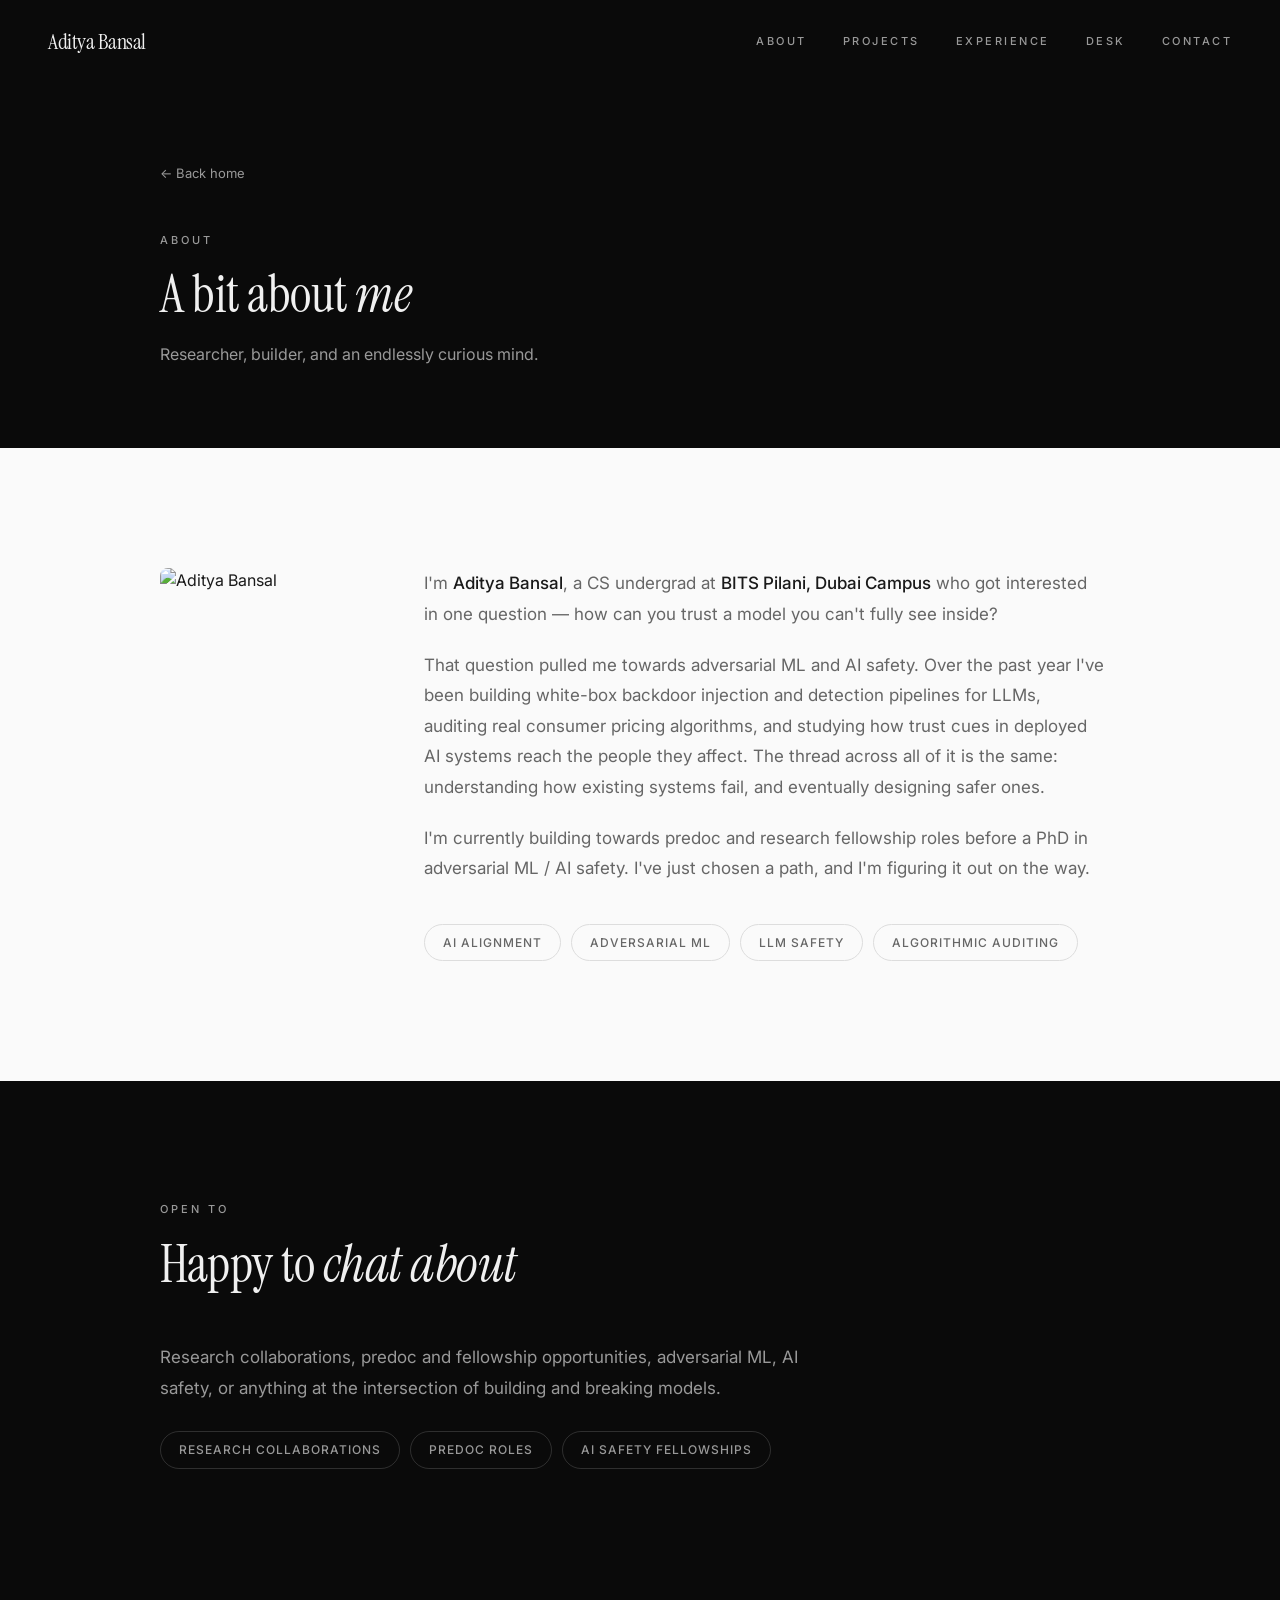
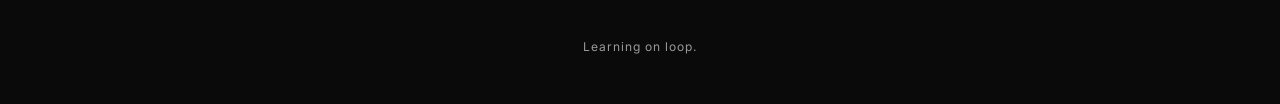
==== about.html @ 48c001bb "Update experience and projects from latest resume Experience: add AI Intern role, refresh BITS resea" ====
<!DOCTYPE html>
<html lang="en">
<head>
    <meta charset="UTF-8">
    <meta name="viewport" content="width=device-width, initial-scale=1.0">
    <title>About — Aditya Bansal</title>
    <link rel="preconnect" href="https://fonts.googleapis.com">
    <link rel="preconnect" href="https://fonts.gstatic.com" crossorigin>
    <link href="https://fonts.googleapis.com/css2?family=Instrument+Serif:ital@0;1&family=Inter:wght@300;400;500;600&display=swap" rel="stylesheet">
    <link rel="stylesheet" href="https://cdnjs.cloudflare.com/ajax/libs/font-awesome/6.4.0/css/all.min.css">
    <link rel="stylesheet" href="style.css">
</head>
<body>

    <nav>
        <a href="index.html" class="nav-name">Aditya Bansal</a>
        <div class="nav-links">
            <a href="about.html">About</a>
            <a href="projects.html">Projects</a>
            <a href="experience.html">Experience</a>
            <a href="desk.html">Desk</a>
            <a href="contact.html">Contact</a>
        </div>
    </nav>

    <div class="page-header">
        <div class="section-inner">
            <a href="index.html" class="back-link">&larr; Back home</a>
            <div class="section-label">About</div>
            <h1 class="section-title">A bit about <em>me</em></h1>
            <p class="page-intro">Researcher, builder, and an endlessly curious mind.</p>
        </div>
    </div>

    <section class="section-light">
        <div class="section-inner">
            <div class="about-grid">
                <div class="about-photo-col">
                    <img src="profile.jpg" alt="Aditya Bansal" class="profile-photo">
                </div>
                <div class="about-text-col">
                    <p class="about-text">
                        I'm <strong>Aditya Bansal</strong>, a CS undergrad at <strong>BITS Pilani, Dubai Campus</strong>
                        who got interested in one question &mdash; how can you trust a model you can't fully see inside?
                    </p>
                    <p class="about-text" style="margin-top: 20px;">
                        That question pulled me towards adversarial ML and AI safety. Over the past year I've been
                        building white-box backdoor injection and detection pipelines for LLMs, auditing real consumer
                        pricing algorithms, and studying how trust cues in deployed AI systems reach the people they affect. The thread across all of it is the same:
                        understanding how existing systems fail, and eventually designing safer ones.
                    </p>
                    <p class="about-text" style="margin-top: 20px;">
                        I'm currently building towards predoc and research fellowship roles before a PhD in
                        adversarial ML / AI safety. I've just chosen a path, and I'm figuring it out on the way.
                    </p>
                    <div class="interests" style="margin-top: 40px;">
                        <span class="interest-tag">AI Alignment</span>
                        <span class="interest-tag">Adversarial ML</span>
                        <span class="interest-tag">LLM Safety</span>
                        <span class="interest-tag">Algorithmic Auditing</span>
                    </div>
                </div>
            </div>
        </div>
    </section>

    <section class="section-dark">
        <div class="section-inner">
            <div class="section-label">Open to</div>
            <h2 class="section-title">Happy to <em>chat about</em></h2>
            <p class="about-text" style="color: var(--text-muted);">
                Research collaborations, predoc and fellowship opportunities, adversarial ML, AI safety, or anything at the intersection of building and breaking models.
            </p>
            <div class="interests" style="margin-top: 28px;">
                <span class="interest-tag" style="border-color: rgba(255,255,255,0.15); color: var(--text-muted);">Research Collaborations</span>
                <span class="interest-tag" style="border-color: rgba(255,255,255,0.15); color: var(--text-muted);">Predoc Roles</span>
                <span class="interest-tag" style="border-color: rgba(255,255,255,0.15); color: var(--text-muted);">AI Safety Fellowships</span>
            </div>
        </div>
    </section>

    <footer>Learning on loop.</footer>

    <script>
        const nav = document.querySelector('nav');
        window.addEventListener('scroll', () => {
            nav.classList.toggle('scrolled', window.scrollY > 60);
        });
    </script>

</body>
</html>
---- style.css ----
*, *::before, *::after {
    margin: 0;
    padding: 0;
    box-sizing: border-box;
}

:root {
    --bg-dark: #0a0a0a;
    --bg-light: #fafafa;
    --text-white: #f0f0f0;
    --text-muted: #999;
    --text-dark: #1a1a1a;
    --text-dark-muted: #666;
    --serif: 'Instrument Serif', serif;
    --sans: 'Inter', sans-serif;
}

html { scroll-behavior: smooth; }

body {
    font-family: var(--sans);
    background: var(--bg-dark);
    color: var(--text-white);
    font-size: 16px;
    line-height: 1.6;
    -webkit-font-smoothing: antialiased;
}

/* ===== NAV ===== */
nav {
    position: fixed;
    top: 0;
    width: 100%;
    z-index: 100;
    padding: 24px 48px;
    display: flex;
    justify-content: space-between;
    align-items: center;
    transition: background 0.3s;
}

nav.scrolled {
    background: rgba(10, 10, 10, 0.92);
    backdrop-filter: blur(12px);
}

.nav-name {
    font-family: var(--serif);
    font-size: 22px;
    color: var(--text-white);
    text-decoration: none;
    letter-spacing: -0.5px;
}

.nav-links {
    display: flex;
    gap: 36px;
}

.nav-links a {
    font-family: var(--sans);
    font-size: 11px;
    font-weight: 500;
    letter-spacing: 2.5px;
    text-transform: uppercase;
    color: var(--text-muted);
    text-decoration: none;
    transition: color 0.3s;
}

.nav-links a:hover { color: var(--text-white); }

/* ===== HERO ===== */
.hero {
    position: relative;
    min-height: 100vh;
    display: flex;
    flex-direction: column;
    justify-content: center;
    align-items: center;
    text-align: center;
    padding: 0 24px;
    overflow: hidden;
}

.hero-bg {
    position: absolute;
    inset: 0;
    z-index: 0;
    background: url('hero-bg.jpg') center center / cover no-repeat;
    opacity: 0.4;
}

.hero-bg::after {
    content: '';
    position: absolute;
    inset: 0;
    background: linear-gradient(to bottom, rgba(10,10,10,0.3) 0%, rgba(10,10,10,0.8) 100%);
}

/* Section transition overlays */
.section-fade-in {
    position: relative;
}

.section-fade-in::before {
    content: '';
    position: absolute;
    top: 0;
    left: 0;
    right: 0;
    height: 100px;
    background: linear-gradient(to bottom, rgba(10,10,10,0.5), transparent);
    pointer-events: none;
    z-index: 1;
}

.section-light.section-fade-in::before {
    background: linear-gradient(to bottom, rgba(250,250,250,0.7), transparent);
}

.section-dark.section-fade-in::after {
    content: '';
    position: absolute;
    bottom: 0;
    left: 0;
    right: 0;
    height: 80px;
    background: linear-gradient(to top, rgba(10,10,10,0.3), transparent);
    pointer-events: none;
    z-index: 1;
}

.section-light.section-fade-in::after {
    content: '';
    position: absolute;
    bottom: 0;
    left: 0;
    right: 0;
    height: 80px;
    background: linear-gradient(to top, rgba(250,250,250,0.4), transparent);
    pointer-events: none;
    z-index: 1;
}

.hero-content {
    position: relative;
    z-index: 1;
    animation: heroFadeIn 1.2s cubic-bezier(0.25, 0.46, 0.45, 0.94) both;
}

@keyframes heroFadeIn {
    from { opacity: 0; transform: translateY(40px); }
    to { opacity: 1; transform: translateY(0); }
}

.hero-label {
    animation: heroFadeIn 0.8s cubic-bezier(0.25, 0.46, 0.45, 0.94) 0.2s both;
}

/* Hero word-by-word reveal */
.hero-reveal .word {
    display: inline-block;
    opacity: 0;
    transform: translateY(18px);
    animation: wordReveal 0.5s cubic-bezier(0.25, 0.46, 0.45, 0.94) both;
}

@keyframes wordReveal {
    to { opacity: 1; transform: translateY(0); }
}

.hero-sub {
    animation: heroFadeIn 0.8s cubic-bezier(0.25, 0.46, 0.45, 0.94) 1.5s both;
}

.scroll-indicator {
    animation: heroFadeIn 0.6s ease 2s both, float 2s ease-in-out 2.6s infinite;
}

.hero-label {
    font-size: 11px;
    font-weight: 500;
    letter-spacing: 3px;
    text-transform: uppercase;
    color: var(--text-muted);
    margin-bottom: 32px;
}

.hero h1 {
    font-family: var(--serif);
    font-size: clamp(42px, 7vw, 80px);
    font-weight: 400;
    line-height: 1.1;
    letter-spacing: -1px;
    max-width: 800px;
    margin-bottom: 28px;
}

.hero h1 em { font-style: italic; }

.hero-sub {
    font-size: 15px;
    color: var(--text-muted);
    max-width: 480px;
    line-height: 1.7;
    margin: 0 auto;
}

.scroll-indicator {
    position: absolute;
    bottom: 40px;
    font-size: 11px;
    letter-spacing: 2px;
    text-transform: uppercase;
    color: var(--text-muted);
}

@keyframes float {
    0%, 100% { transform: translateY(0); }
    50% { transform: translateY(6px); }
}

/* ===== SECTIONS ===== */
.section-light {
    background: var(--bg-light);
    color: var(--text-dark);
    padding: 120px 48px;
}

.section-dark {
    background: var(--bg-dark);
    color: var(--text-white);
    padding: 120px 48px;
}

.section-inner {
    max-width: 960px;
    margin: 0 auto;
}

.section-label {
    font-size: 11px;
    font-weight: 500;
    letter-spacing: 3px;
    text-transform: uppercase;
    color: var(--text-dark-muted);
    margin-bottom: 16px;
}

.section-dark .section-label {
    color: var(--text-muted);
}

.section-title {
    font-family: var(--serif);
    font-size: clamp(32px, 5vw, 52px);
    font-weight: 400;
    line-height: 1.15;
    letter-spacing: -0.5px;
    margin-bottom: 48px;
}

.section-title em { font-style: italic; }

.section-header-row {
    display: flex;
    justify-content: space-between;
    align-items: flex-end;
    margin-bottom: 12px;
}

.section-header-row .section-title {
    margin-bottom: 0;
}

.view-all-link {
    font-size: 13px;
    font-weight: 500;
    letter-spacing: 0.5px;
    color: var(--text-muted);
    text-decoration: none;
    transition: color 0.3s;
    white-space: nowrap;
    padding-bottom: 8px;
}

.view-all-link:hover { color: var(--text-white); }
.view-all-link.dark:hover { color: var(--text-dark); }

/* ===== ABOUT GRID ===== */
.about-grid {
    display: grid;
    grid-template-columns: 200px 1fr;
    gap: 64px;
    align-items: start;
}

.profile-placeholder {
    width: 180px;
    height: 220px;
    background: #e8e8e8;
    border-radius: 8px;
    display: flex;
    align-items: center;
    justify-content: center;
    font-size: 48px;
    color: #ccc;
}

.profile-photo {
    width: 180px;
    height: 220px;
    object-fit: cover;
    border-radius: 8px;
}

.about-text {
    font-size: 17px;
    line-height: 1.8;
    color: var(--text-dark-muted);
    max-width: 680px;
}

.about-text strong {
    color: var(--text-dark);
    font-weight: 500;
}

.interests {
    display: flex;
    flex-wrap: wrap;
    gap: 10px;
    margin-top: 36px;
}

.interest-tag {
    font-size: 12px;
    font-weight: 500;
    letter-spacing: 1px;
    text-transform: uppercase;
    padding: 8px 18px;
    border: 1px solid #ddd;
    border-radius: 100px;
    color: var(--text-dark-muted);
}

/* ===== PROJECT SLIDER ===== */
.project-slider {
    overflow-x: auto;
    cursor: grab;
    padding: 20px 0;
    margin: 0 -48px;
    padding-left: 48px;
    padding-right: 48px;
    scrollbar-width: none;
}

.project-slider::-webkit-scrollbar { display: none; }
.project-slider.grabbing { cursor: grabbing; }

.project-track {
    display: flex;
    gap: 20px;
    width: max-content;
}

.project-tile {
    width: 300px;
    min-height: 220px;
    padding: 32px 28px;
    border: 1px solid rgba(255, 255, 255, 0.1);
    border-radius: 10px;
    background: rgba(255, 255, 255, 0.03);
    text-decoration: none;
    color: var(--text-white);
    display: flex;
    flex-direction: column;
    transition: border-color 0.3s, transform 0.3s, background 0.3s;
    flex-shrink: 0;
}

.project-tile:hover {
    border-color: rgba(255, 255, 255, 0.25);
    transform: translateY(-4px);
    background: rgba(255, 255, 255, 0.06);
}

.tile-num {
    font-family: var(--serif);
    font-size: 13px;
    color: var(--text-muted);
    margin-bottom: 16px;
}

.tile-title {
    font-family: var(--serif);
    font-size: 20px;
    font-weight: 400;
    line-height: 1.3;
    margin-bottom: 10px;
}

.tile-desc {
    font-size: 13px;
    color: var(--text-muted);
    line-height: 1.6;
    flex: 1;
}

.tile-arrow {
    font-size: 18px;
    color: var(--text-muted);
    margin-top: 16px;
    transition: transform 0.3s, color 0.3s;
    align-self: flex-end;
}

.project-tile:hover .tile-arrow {
    transform: translateX(4px);
    color: var(--text-white);
}

/* ===== EXPERIENCE ===== */
.exp-list {
    display: flex;
    flex-direction: column;
}

.exp-item {
    padding: 40px 0;
    border-bottom: 1px solid #e0e0e0;
    display: grid;
    grid-template-columns: 180px 1fr;
    gap: 40px;
    align-items: start;
}

.exp-item:first-child { border-top: 1px solid #e0e0e0; }

.section-dark .exp-item {
    border-color: rgba(255, 255, 255, 0.1);
}

.exp-date {
    font-size: 12px;
    font-weight: 500;
    letter-spacing: 1px;
    text-transform: uppercase;
    color: var(--text-dark-muted);
    padding-top: 4px;
}

.section-dark .exp-date { color: var(--text-muted); }

.exp-role {
    font-family: var(--serif);
    font-size: 24px;
    font-weight: 400;
    margin-bottom: 4px;
    color: var(--text-dark);
}

.section-dark .exp-role { color: var(--text-white); }

.exp-org {
    font-size: 14px;
    font-weight: 500;
    color: var(--text-dark-muted);
    margin-bottom: 12px;
}

.section-dark .exp-org { color: var(--text-muted); }

.exp-desc {
    font-size: 14px;
    color: #888;
    line-height: 1.7;
    max-width: 520px;
}

/* ===== READING ===== */
.reading-card {
    margin-top: 24px;
    padding: 32px;
    border: 1px solid rgba(255, 255, 255, 0.1);
    border-radius: 8px;
}

.reading-card .book-title {
    font-family: var(--serif);
    font-size: 20px;
    font-style: italic;
    margin-bottom: 4px;
}

.reading-card .book-author {
    font-size: 13px;
    color: var(--text-muted);
}

/* ===== CONTACT ===== */
.email-line {
    font-family: var(--serif);
    font-size: 28px;
    font-style: italic;
    margin-top: 16px;
}

.email-line a {
    color: var(--text-dark);
    text-decoration: none;
    border-bottom: 1px solid #ccc;
    transition: border-color 0.3s;
}

.email-line a:hover { border-color: var(--text-dark); }

.contact-links {
    display: flex;
    gap: 28px;
    margin-top: 36px;
}

.contact-link {
    display: flex;
    align-items: center;
    gap: 10px;
    font-size: 14px;
    color: var(--text-dark-muted);
    text-decoration: none;
    transition: color 0.3s;
}

.contact-link:hover { color: var(--text-dark); }
.contact-link i { font-size: 18px; }

/* ===== FOOTER ===== */
footer {
    background: var(--bg-dark);
    text-align: center;
    padding: 48px 24px;
    font-size: 12px;
    color: var(--text-muted);
    letter-spacing: 1px;
}

/* ===== SCROLL ANIMATIONS ===== */
.reveal {
    opacity: 0;
    transform: translateY(50px);
    transition: opacity 0.9s cubic-bezier(0.25, 0.46, 0.45, 0.94),
                transform 0.9s cubic-bezier(0.25, 0.46, 0.45, 0.94);
}

.reveal.visible {
    opacity: 1;
    transform: translateY(0);
}

.reveal .section-label {
    opacity: 0;
    transform: translateY(20px);
    transition: opacity 0.6s ease 0.15s, transform 0.6s ease 0.15s;
}

.reveal .section-title {
    opacity: 0;
    transform: translateY(20px);
    transition: opacity 0.6s ease 0.25s, transform 0.6s ease 0.25s;
}

.reveal .about-text,
.reveal .page-intro,
.reveal .hero-sub {
    opacity: 0;
    transform: translateY(20px);
    transition: opacity 0.6s ease 0.35s, transform 0.6s ease 0.35s;
}

.reveal .interests,
.reveal .exp-list,
.reveal .project-slider,
.reveal .desk-tabs,
.reveal .email-line,
.reveal .contact-links,
.reveal .substack-cta {
    opacity: 0;
    transform: translateY(20px);
    transition: opacity 0.6s ease 0.45s, transform 0.6s ease 0.45s;
}

.reveal.visible .section-label,
.reveal.visible .section-title,
.reveal.visible .about-text,
.reveal.visible .page-intro,
.reveal.visible .hero-sub,
.reveal.visible .interests,
.reveal.visible .exp-list,
.reveal.visible .project-slider,
.reveal.visible .desk-tabs,
.reveal.visible .email-line,
.reveal.visible .contact-links,
.reveal.visible .substack-cta {
    opacity: 1;
    transform: translateY(0);
}

.reveal .about-grid {
    opacity: 0;
    transform: translateX(-30px);
    transition: opacity 0.8s ease 0.2s, transform 0.8s ease 0.2s;
}

.reveal.visible .about-grid {
    opacity: 1;
    transform: translateX(0);
}

.reveal .section-header-row {
    opacity: 0;
    transform: translateY(20px);
    transition: opacity 0.6s ease 0.1s, transform 0.6s ease 0.1s;
}

.reveal.visible .section-header-row {
    opacity: 1;
    transform: translateY(0);
}

.reveal .desk-panel {
    opacity: 0;
    transform: translateY(15px);
    transition: opacity 0.6s ease 0.5s, transform 0.6s ease 0.5s;
}

.reveal.visible .desk-panel {
    opacity: 1;
    transform: translateY(0);
}

.reveal .exp-item {
    opacity: 0;
    transform: translateY(20px);
}

.reveal.visible .exp-item {
    opacity: 1;
    transform: translateY(0);
    transition: opacity 0.5s ease, transform 0.5s ease;
}

.reveal.visible .exp-item:nth-child(1) { transition-delay: 0.2s; }
.reveal.visible .exp-item:nth-child(2) { transition-delay: 0.35s; }
.reveal.visible .exp-item:nth-child(3) { transition-delay: 0.5s; }

/* ===== PAGE HEADER (for subpages) ===== */
.page-header {
    padding: 160px 48px 80px;
    background: var(--bg-dark);
}

.page-header .section-inner {
    max-width: 960px;
    margin: 0 auto;
}

.page-header .section-label {
    color: var(--text-muted);
}

.page-header .section-title {
    margin-bottom: 16px;
}

.page-header .page-intro {
    font-size: 16px;
    color: var(--text-muted);
    max-width: 560px;
    line-height: 1.7;
}

/* ===== DETAILED PROJECT LIST (for projects page) ===== */
.project-detail {
    padding: 48px 0;
    border-bottom: 1px solid rgba(255, 255, 255, 0.08);
}

.project-detail:first-child {
    border-top: 1px solid rgba(255, 255, 255, 0.08);
}

.project-detail-num {
    font-family: var(--serif);
    font-size: 13px;
    color: var(--text-muted);
    margin-bottom: 12px;
}

.project-detail-title {
    font-family: var(--serif);
    font-size: 28px;
    font-weight: 400;
    line-height: 1.3;
    margin-bottom: 8px;
}

.project-detail-tags {
    display: flex;
    flex-wrap: wrap;
    gap: 8px;
    margin-bottom: 16px;
}

.project-detail-meta {
    font-size: 13px;
    color: var(--text-muted);
    margin-bottom: 16px;
    line-height: 1.6;
}

/* Bullet lists (experience + projects) */
.exp-bullets,
.detail-bullets {
    list-style: none;
    margin-top: 4px;
    max-width: 640px;
}

.exp-bullets li,
.detail-bullets li {
    position: relative;
    padding-left: 18px;
    margin-bottom: 10px;
    line-height: 1.7;
}

.exp-bullets li { font-size: 14px; color: #777; }
.detail-bullets li { font-size: 15px; color: var(--text-muted); }

.exp-bullets li::before,
.detail-bullets li::before {
    content: '';
    position: absolute;
    left: 2px;
    top: 0.75em;
    width: 4px;
    height: 4px;
    border-radius: 50%;
    background: currentColor;
    opacity: 0.6;
}

.inline-link {
    color: var(--text-dark);
    text-decoration: none;
    border-bottom: 1px solid #ccc;
    white-space: nowrap;
}

.inline-link:hover { border-color: var(--text-dark); }

/* Publications */
.pub-item {
    padding: 32px 0;
    border-top: 1px solid rgba(255, 255, 255, 0.1);
    border-bottom: 1px solid rgba(255, 255, 255, 0.1);
}

.pub-title {
    font-family: var(--serif);
    font-size: 24px;
    line-height: 1.3;
    margin-bottom: 10px;
    max-width: 720px;
}

.pub-authors {
    font-size: 14px;
    color: var(--text-muted);
    margin-bottom: 4px;
}

.pub-authors strong { color: var(--text-white); font-weight: 500; }

.pub-venue {
    font-size: 13px;
    font-style: italic;
    color: var(--text-muted);
}

.project-tag {
    font-size: 10px;
    font-weight: 500;
    letter-spacing: 1.5px;
    text-transform: uppercase;
    color: var(--text-muted);
    padding: 4px 12px;
    border: 1px solid rgba(255, 255, 255, 0.15);
    border-radius: 100px;
}

.section-light .project-tag {
    border-color: #ddd;
    color: var(--text-dark-muted);
}

.project-detail-desc {
    font-size: 15px;
    color: var(--text-muted);
    line-height: 1.8;
    max-width: 640px;
}

/* ===== BACK LINK ===== */
.back-link {
    display: inline-flex;
    align-items: center;
    gap: 8px;
    font-size: 13px;
    color: var(--text-muted);
    text-decoration: none;
    margin-bottom: 48px;
    transition: color 0.3s;
}

.back-link:hover { color: var(--text-white); }
.section-light .back-link:hover { color: var(--text-dark); }

/* ===== DESK / READING SECTION ===== */
.desk-tabs {
    display: flex;
    gap: 0;
    margin-bottom: 48px;
    border-bottom: 1px solid rgba(255, 255, 255, 0.1);
}

.desk-tab {
    font-family: var(--sans);
    font-size: 12px;
    font-weight: 500;
    letter-spacing: 1.5px;
    text-transform: uppercase;
    color: var(--text-muted);
    background: none;
    border: none;
    padding: 12px 24px;
    cursor: pointer;
    position: relative;
    transition: color 0.3s;
}

.desk-tab:hover { color: var(--text-white); }

.desk-tab.active {
    color: var(--text-white);
}

.desk-tab.active::after {
    content: '';
    position: absolute;
    bottom: -1px;
    left: 0;
    right: 0;
    height: 2px;
    background: var(--text-white);
}

.section-light .desk-tab { color: var(--text-dark-muted); }
.section-light .desk-tab:hover { color: var(--text-dark); }
.section-light .desk-tab.active { color: var(--text-dark); }
.section-light .desk-tab.active::after { background: var(--text-dark); }
.section-light .desk-tabs { border-color: #ddd; }

.desk-panel {
    display: none;
    animation: panelFade 0.4s ease;
}

.desk-panel.active { display: block; }

@keyframes panelFade {
    from { opacity: 0; transform: translateY(10px); }
    to { opacity: 1; transform: translateY(0); }
}

.desk-card {
    padding: 28px;
    border: 1px solid rgba(255, 255, 255, 0.08);
    border-radius: 10px;
    background: rgba(255, 255, 255, 0.03);
    margin-bottom: 16px;
    transition: border-color 0.3s, transform 0.3s;
}

.desk-card:hover {
    border-color: rgba(255, 255, 255, 0.18);
    transform: translateY(-2px);
}

.section-light .desk-card {
    border-color: #e0e0e0;
    background: #fff;
}

.section-light .desk-card:hover {
    border-color: #ccc;
}

.desk-card-label {
    font-size: 10px;
    font-weight: 600;
    letter-spacing: 2px;
    text-transform: uppercase;
    color: var(--text-muted);
    margin-bottom: 10px;
}

.desk-card-title {
    font-family: var(--serif);
    font-size: 20px;
    font-weight: 400;
    line-height: 1.3;
    margin-bottom: 6px;
}

.desk-card-title a {
    color: inherit;
    text-decoration: none;
    border-bottom: 1px solid transparent;
    transition: border-color 0.3s;
}

.desk-card-title a:hover {
    border-color: currentColor;
}

.desk-card-meta {
    font-size: 13px;
    color: var(--text-muted);
    line-height: 1.6;
}

.desk-grid {
    display: grid;
    grid-template-columns: 1fr 1fr;
    gap: 16px;
}

/* Substack CTA */
.substack-cta {
    margin-top: 48px;
    padding: 40px;
    border: 1px solid rgba(255, 255, 255, 0.1);
    border-radius: 12px;
    background: linear-gradient(135deg, rgba(255,255,255,0.04) 0%, rgba(255,255,255,0.01) 100%);
    text-align: center;
}

.section-light .substack-cta {
    border-color: #e0e0e0;
    background: linear-gradient(135deg, #f8f8f8 0%, #fff 100%);
}

.substack-cta .cta-label {
    font-size: 10px;
    font-weight: 600;
    letter-spacing: 2px;
    text-transform: uppercase;
    color: var(--text-muted);
    margin-bottom: 12px;
}

.substack-cta h3 {
    font-family: var(--serif);
    font-size: 28px;
    font-weight: 400;
    font-style: italic;
    margin-bottom: 12px;
}

.substack-cta p {
    font-size: 14px;
    color: var(--text-muted);
    max-width: 400px;
    margin: 0 auto 24px;
    line-height: 1.7;
}

.substack-btn {
    display: inline-flex;
    align-items: center;
    gap: 8px;
    font-family: var(--sans);
    font-size: 12px;
    font-weight: 500;
    letter-spacing: 1.5px;
    text-transform: uppercase;
    color: var(--text-white);
    background: rgba(255, 255, 255, 0.1);
    border: 1px solid rgba(255, 255, 255, 0.2);
    padding: 12px 28px;
    border-radius: 100px;
    text-decoration: none;
    transition: background 0.3s, border-color 0.3s;
}

.substack-btn:hover {
    background: rgba(255, 255, 255, 0.18);
    border-color: rgba(255, 255, 255, 0.35);
}

.section-light .substack-btn {
    color: var(--text-dark);
    background: rgba(0, 0, 0, 0.05);
    border-color: #ddd;
}

.section-light .substack-btn:hover {
    background: rgba(0, 0, 0, 0.1);
    border-color: #bbb;
}

/* Desk page nature header */
.desk-hero {
    position: relative;
    padding: 160px 48px 80px;
    overflow: hidden;
}

.desk-hero-bg {
    position: absolute;
    inset: 0;
    background: url('desk-bg.jpg') center center / cover no-repeat;
    opacity: 0.2;
}

.desk-hero-bg::after {
    content: '';
    position: absolute;
    inset: 0;
    background: linear-gradient(to bottom, transparent 0%, var(--bg-dark) 100%);
}

.desk-hero .section-inner {
    position: relative;
    z-index: 1;
}

/* What's Next timeline */
.next-item {
    display: flex;
    gap: 20px;
    padding: 20px 0;
    border-bottom: 1px solid rgba(255, 255, 255, 0.06);
}

.next-item:last-child { border-bottom: none; }

.next-dot {
    width: 8px;
    height: 8px;
    border-radius: 50%;
    background: var(--text-muted);
    margin-top: 8px;
    flex-shrink: 0;
}

.next-dot.active {
    background: var(--text-white);
    box-shadow: 0 0 8px rgba(255,255,255,0.3);
}

.section-light .next-dot.active {
    background: var(--text-dark);
    box-shadow: 0 0 8px rgba(0,0,0,0.15);
}

.next-content h4 {
    font-family: var(--serif);
    font-size: 17px;
    font-weight: 400;
    margin-bottom: 4px;
}

.next-content p {
    font-size: 13px;
    color: var(--text-muted);
}

/* ===== PROJECTS HERO ===== */
.projects-hero {
    position: relative;
    padding: 160px 48px 80px;
    overflow: hidden;
}

.projects-hero-bg {
    position: absolute;
    inset: 0;
    background: url('projects-bg.jpg') center center / cover no-repeat;
    opacity: 0.18;
}

.projects-hero-bg::after {
    content: '';
    position: absolute;
    inset: 0;
    background: linear-gradient(to bottom, transparent 0%, var(--bg-dark) 100%);
}

.projects-hero .section-inner {
    position: relative;
    z-index: 1;
}

.projects-hero .section-label {
    color: var(--text-muted);
}

.projects-hero .section-title {
    margin-bottom: 16px;
}

.projects-hero .page-intro {
    font-size: 16px;
    color: var(--text-muted);
    max-width: 560px;
    line-height: 1.7;
}

/* ===== PROJECT LINKS ===== */
.project-links {
    display: flex;
    gap: 20px;
    margin-top: 20px;
}

.project-link {
    display: inline-flex;
    align-items: center;
    gap: 8px;
    font-size: 12px;
    font-weight: 500;
    letter-spacing: 1px;
    text-transform: uppercase;
    color: var(--text-muted);
    text-decoration: none;
    padding: 6px 16px;
    border: 1px solid rgba(255, 255, 255, 0.12);
    border-radius: 100px;
    transition: color 0.3s, border-color 0.3s;
}

.project-link:hover {
    color: var(--text-white);
    border-color: rgba(255, 255, 255, 0.3);
}

.project-link i {
    font-size: 14px;
}

/* ===== LOOSE THREADS (desk page) ===== */
.loose-threads {
    display: flex;
    flex-direction: column;
    gap: 0;
}

.thread-item {
    display: flex;
    gap: 16px;
    padding: 18px 0;
    font-size: 16px;
    color: var(--text-dark-muted);
    border-bottom: 1px solid #e8e8e8;
    line-height: 1.6;
}

.thread-item:first-child {
    border-top: 1px solid #e8e8e8;
}

.thread-marker {
    color: #ccc;
    flex-shrink: 0;
    font-weight: 300;
}

/* ===== RESPONSIVE ===== */
@media (max-width: 768px) {
    nav { padding: 20px 24px; }
    .nav-links { gap: 20px; }
    .nav-links a { font-size: 10px; letter-spacing: 1.5px; }
    .section-light, .section-dark { padding: 80px 24px; }
    .page-header { padding: 140px 24px 60px; }

    .about-grid {
        grid-template-columns: 1fr;
        gap: 32px;
    }

    .profile-placeholder {
        width: 140px;
        height: 170px;
    }

    .exp-item {
        grid-template-columns: 1fr;
        gap: 8px;
    }

    .contact-links {
        flex-direction: column;
        gap: 16px;
    }

    .project-slider {
        margin: 0 -24px;
        padding-left: 24px;
        padding-right: 24px;
    }

    .section-header-row {
        flex-direction: column;
        align-items: flex-start;
        gap: 16px;
    }

    .desk-grid {
        grid-template-columns: 1fr;
    }

    .desk-tabs {
        overflow-x: auto;
        scrollbar-width: none;
    }

    .desk-tab { padding: 12px 16px; font-size: 10px; }

    .desk-hero { padding: 140px 24px 60px; }
    .projects-hero { padding: 140px 24px 60px; }
    .project-links { flex-wrap: wrap; }
}

@media (max-width: 480px) {
    .nav-links { gap: 14px; }
    .nav-links a { font-size: 9px; }
    .project-tile { width: 260px; }
}
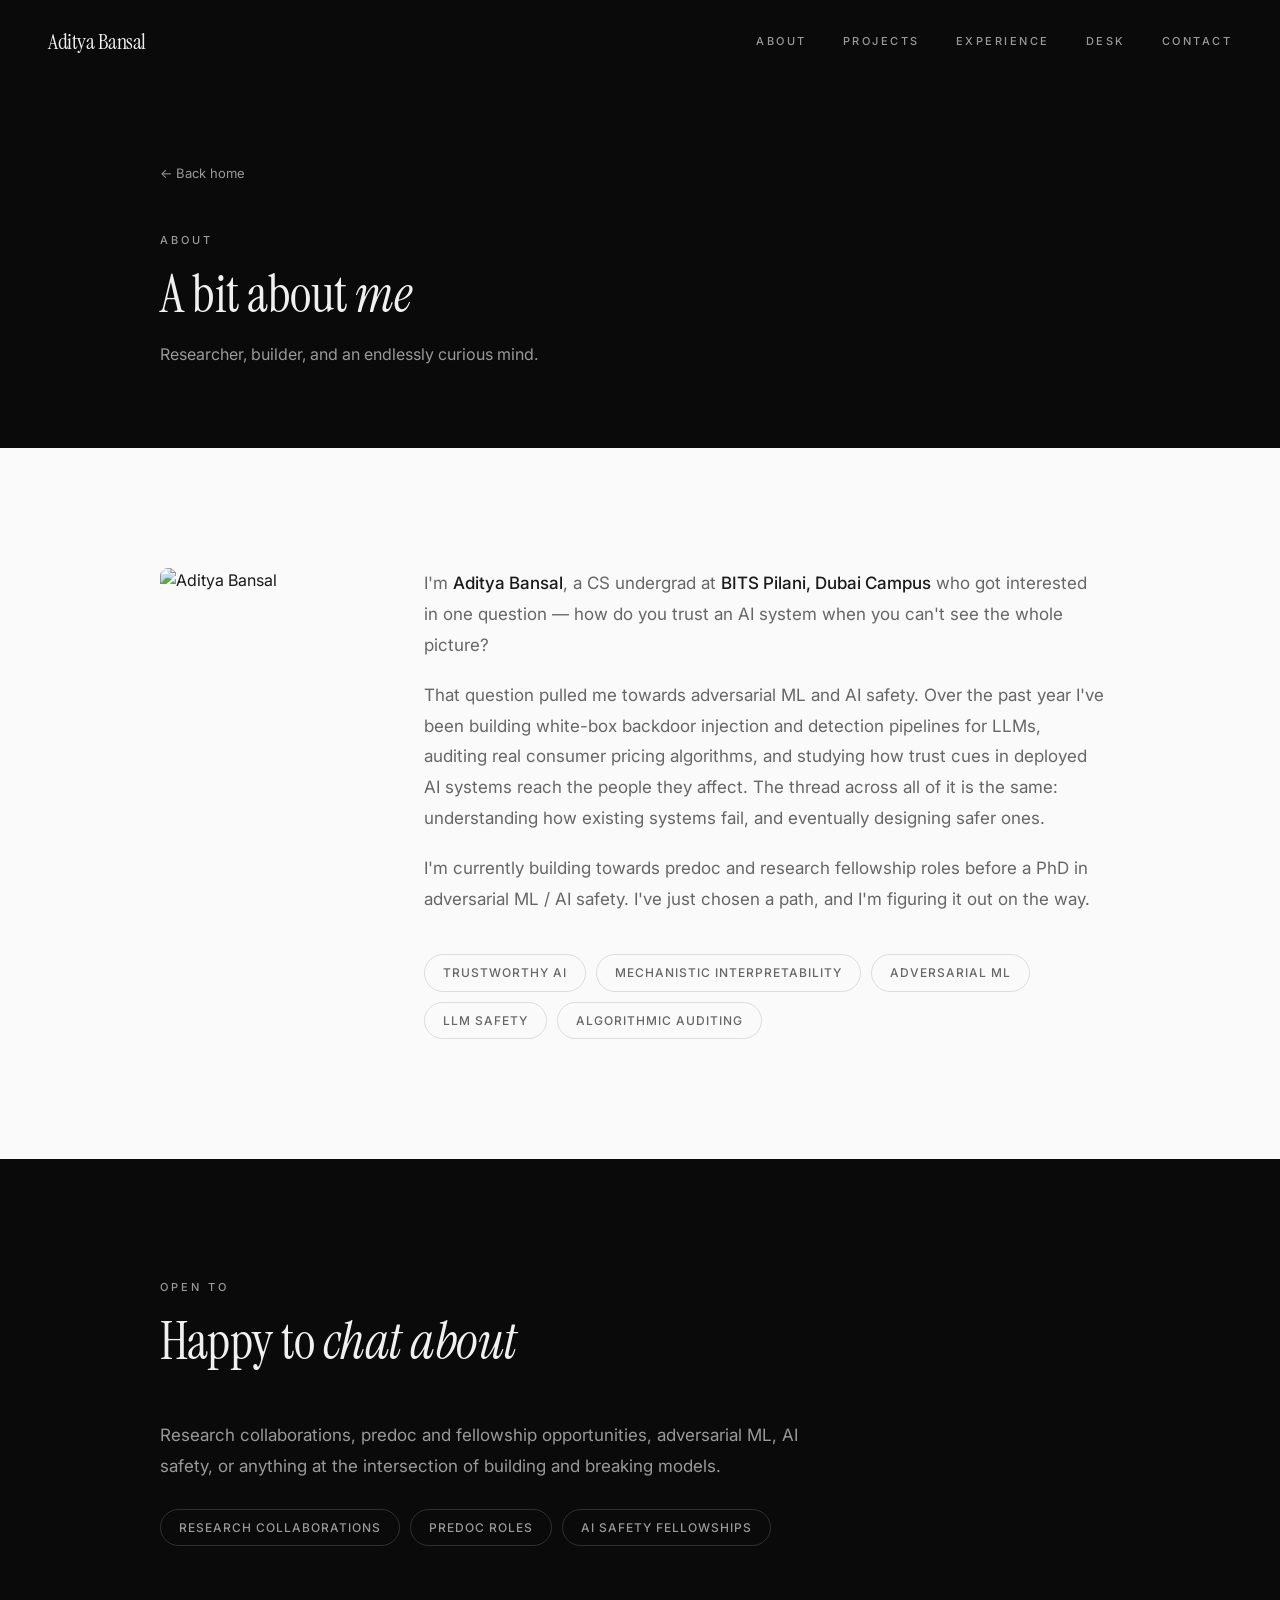
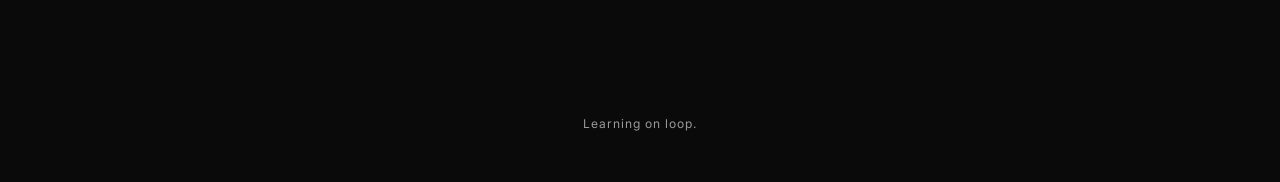
==== commit e0cf34ab: "Reword hero question, simplify about text and interest tags New hero question, hero subtitle removed" ====
--- a/about.html
+++ b/about.html
@@ -14,13 +14,14 @@
 
     <nav>
         <a href="index.html" class="nav-name">Aditya Bansal</a>
-        <div class="nav-links">
+        <div class="nav-links" id="nav-links">
             <a href="about.html">About</a>
             <a href="projects.html">Projects</a>
             <a href="experience.html">Experience</a>
             <a href="desk.html">Desk</a>
             <a href="contact.html">Contact</a>
         </div>
+        <button class="nav-toggle" type="button" aria-expanded="false" aria-controls="nav-links">Menu</button>
     </nav>
 
     <div class="page-header">
@@ -41,7 +42,7 @@
                 <div class="about-text-col">
                     <p class="about-text">
                         I'm <strong>Aditya Bansal</strong>, a CS undergrad at <strong>BITS Pilani, Dubai Campus</strong>
-                        who got interested in one question &mdash; how can you trust a model you can't fully see inside?
+                        who got interested in one question &mdash; how do you trust an AI system when you can't see the whole picture?
                     </p>
                     <p class="about-text" style="margin-top: 20px;">
                         That question pulled me towards adversarial ML and AI safety. Over the past year I've been
@@ -54,7 +55,8 @@
                         adversarial ML / AI safety. I've just chosen a path, and I'm figuring it out on the way.
                     </p>
                     <div class="interests" style="margin-top: 40px;">
-                        <span class="interest-tag">AI Alignment</span>
+                        <span class="interest-tag">Trustworthy AI</span>
+                        <span class="interest-tag">Mechanistic Interpretability</span>
                         <span class="interest-tag">Adversarial ML</span>
                         <span class="interest-tag">LLM Safety</span>
                         <span class="interest-tag">Algorithmic Auditing</span>
@@ -88,5 +90,6 @@
         });
     </script>
 
+    <script src="nav.js"></script>
 </body>
 </html>
--- a/style.css
+++ b/style.css
@@ -74,6 +74,7 @@
 .hero {
     position: relative;
     min-height: 100vh;
+    min-height: 100svh;
     display: flex;
     flex-direction: column;
     justify-content: center;
@@ -171,7 +172,7 @@
 }
 
 .hero-sub {
-    animation: heroFadeIn 0.8s cubic-bezier(0.25, 0.46, 0.45, 0.94) 1.5s both;
+    animation: heroFadeIn 0.8s cubic-bezier(0.25, 0.46, 0.45, 0.94) 1.8s both;
 }
 
 .scroll-indicator {
@@ -194,6 +195,7 @@
     line-height: 1.1;
     letter-spacing: -1px;
     max-width: 800px;
+    text-wrap: balance;
     margin-bottom: 28px;
 }
 
@@ -1188,11 +1190,70 @@
     font-weight: 300;
 }
 
+/* Mobile menu button (hidden on desktop) */
+.nav-toggle { display: none; }
+
+.email-large { margin-top: 8px; font-size: 32px; }
+
 /* ===== RESPONSIVE ===== */
 @media (max-width: 768px) {
-    nav { padding: 20px 24px; }
-    .nav-links { gap: 20px; }
-    .nav-links a { font-size: 10px; letter-spacing: 1.5px; }
+    nav { padding: 18px 24px; }
+
+    /* Mobile menu: links become a full-screen overlay */
+    .nav-name, .nav-toggle { position: relative; z-index: 102; }
+
+    .nav-toggle {
+        display: block;
+        background: none;
+        border: none;
+        padding: 8px 0;
+        font-family: var(--sans);
+        font-size: 11px;
+        font-weight: 500;
+        letter-spacing: 2.5px;
+        text-transform: uppercase;
+        color: var(--text-white);
+        cursor: pointer;
+    }
+
+    .nav-links {
+        position: fixed;
+        inset: 0;
+        z-index: 101;
+        flex-direction: column;
+        justify-content: center;
+        gap: 18px;
+        padding: 0 24px;
+        background: var(--bg-dark);
+        opacity: 0;
+        visibility: hidden;
+        transition: opacity 0.35s ease, visibility 0.35s ease;
+    }
+
+    .nav-links a {
+        font-family: var(--serif);
+        font-size: 44px;
+        font-weight: 400;
+        letter-spacing: -0.5px;
+        text-transform: none;
+        color: var(--text-white);
+        transform: translateY(16px);
+        transition: transform 0.45s cubic-bezier(0.25, 0.46, 0.45, 0.94), color 0.3s;
+    }
+
+    nav.open .nav-links { opacity: 1; visibility: visible; }
+    nav.open .nav-links a { transform: translateY(0); }
+    nav.open .nav-links a:nth-child(2) { transition-delay: 0.04s; }
+    nav.open .nav-links a:nth-child(3) { transition-delay: 0.08s; }
+    nav.open .nav-links a:nth-child(4) { transition-delay: 0.12s; }
+    nav.open .nav-links a:nth-child(5) { transition-delay: 0.16s; }
+
+    /* backdrop-filter would trap the fixed overlay inside the nav bar */
+    nav.open { background: transparent; backdrop-filter: none; -webkit-backdrop-filter: none; }
+    body.nav-open { overflow: hidden; }
+
+    .email-large { font-size: clamp(20px, 6.4vw, 32px); overflow-wrap: anywhere; }
+    .email-line { overflow-wrap: anywhere; }
     .section-light, .section-dark { padding: 80px 24px; }
     .page-header { padding: 140px 24px 60px; }
 
@@ -1220,7 +1281,13 @@
         margin: 0 -24px;
         padding-left: 24px;
         padding-right: 24px;
+        scroll-snap-type: x mandatory;
+        scroll-padding-left: 24px;
+        -webkit-overflow-scrolling: touch;
     }
+
+    .project-tile { scroll-snap-align: start; }
+    .project-tile:hover { transform: none; }
 
     .section-header-row {
         flex-direction: column;
@@ -1245,7 +1312,13 @@
 }
 
 @media (max-width: 480px) {
-    .nav-links { gap: 14px; }
-    .nav-links a { font-size: 9px; }
-    .project-tile { width: 260px; }
-}
+    .section-light, .section-dark { padding: 72px 20px; }
+    nav { padding: 18px 20px; }
+    .page-header, .desk-hero, .projects-hero { padding: 120px 20px 48px; }
+    .project-slider { margin: 0 -20px; padding-left: 20px; padding-right: 20px; scroll-padding-left: 20px; }
+    .project-tile { width: 78vw; min-height: 200px; }
+    .project-detail-title { font-size: 24px; }
+    .pub-title { font-size: 21px; }
+    .hero-sub { font-size: 14px; }
+    .substack-cta { padding: 32px 20px; }
+}
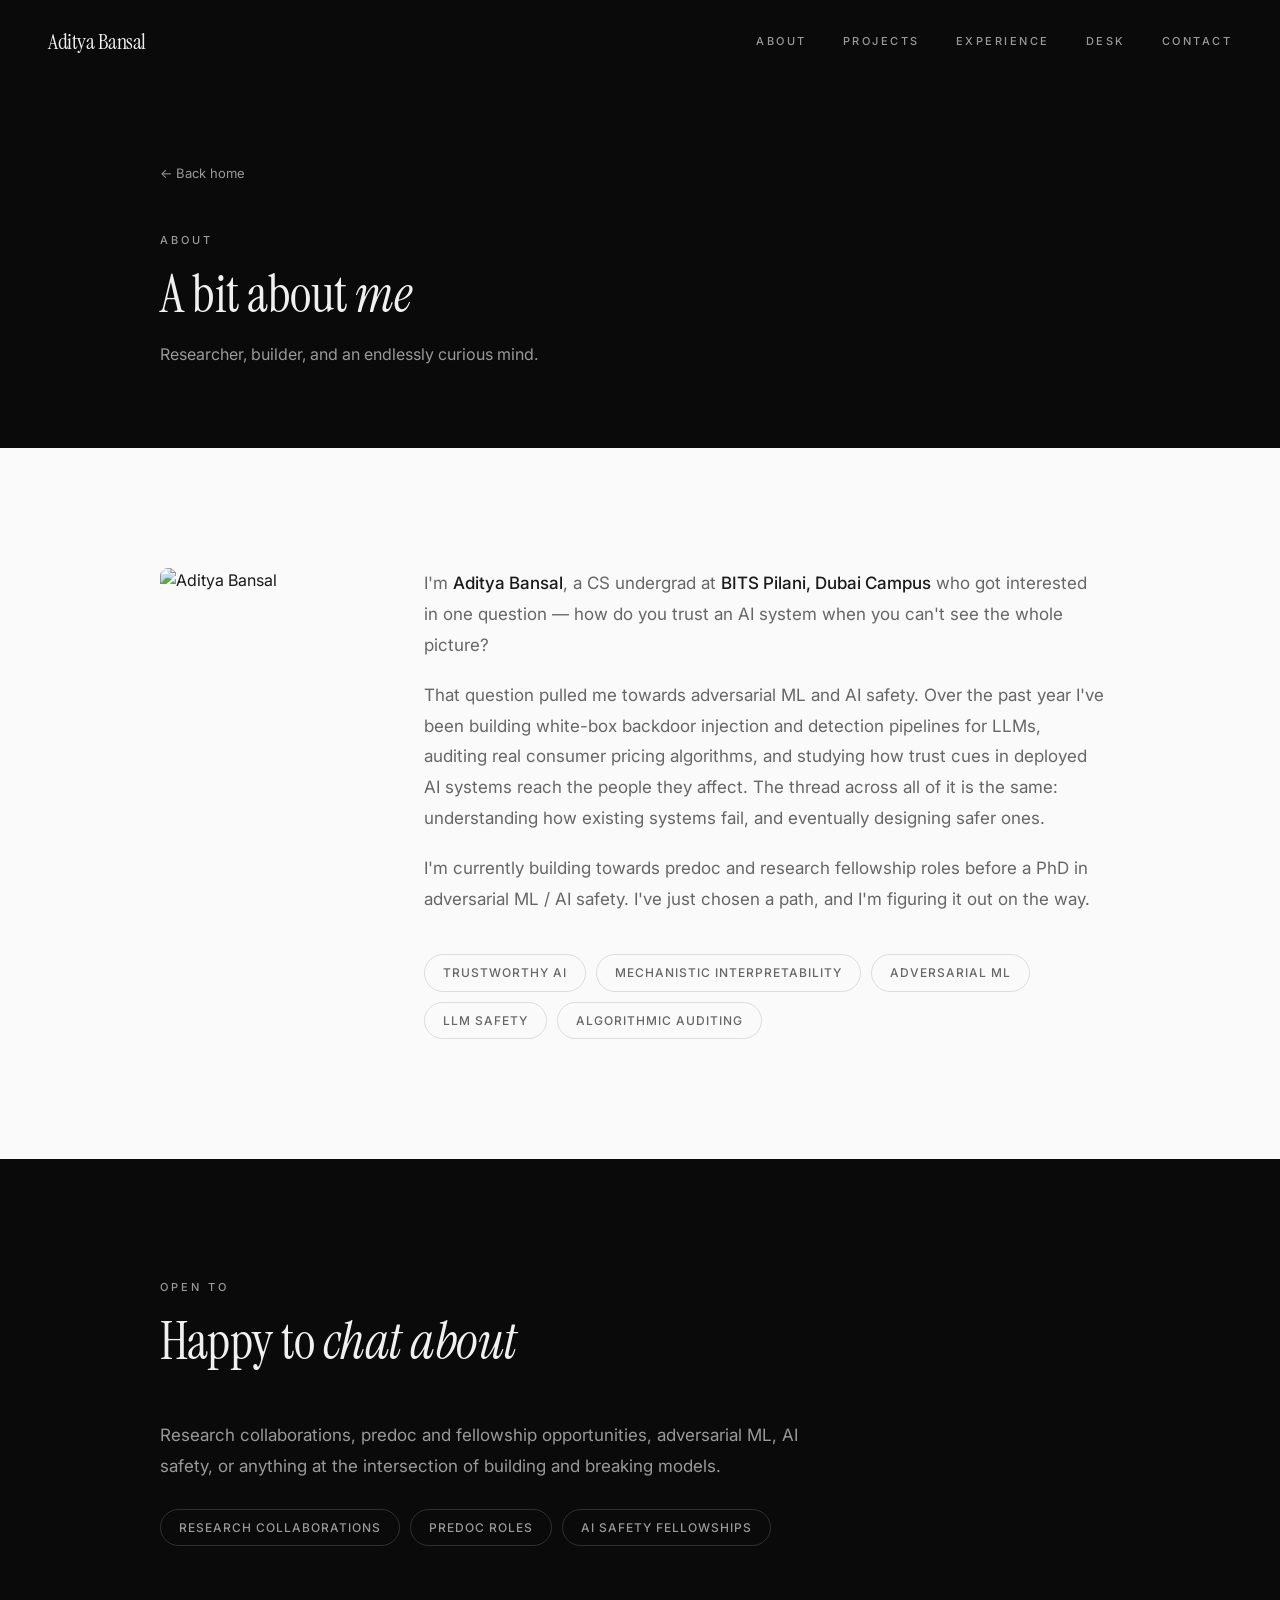
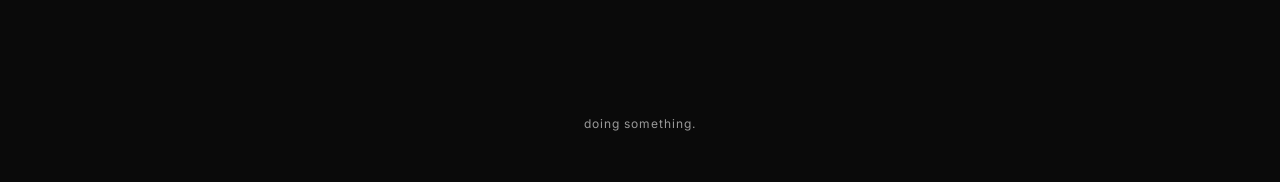
==== commit c0eb526b: "Clickable experience index on home, split BITS roles, new footer Home: compact list of all five role" ====
--- a/about.html
+++ b/about.html
@@ -81,7 +81,7 @@
         </div>
     </section>
 
-    <footer>Learning on loop.</footer>
+    <footer>doing something.</footer>
 
     <script>
         const nav = document.querySelector('nav');
--- a/style.css
+++ b/style.css
@@ -1195,6 +1195,91 @@
 
 .email-large { margin-top: 8px; font-size: 32px; }
 
+/* ===== HOME: compact experience index ===== */
+.exp-links {
+    display: flex;
+    flex-direction: column;
+    border-top: 1px solid #e0e0e0;
+    margin-top: 36px;
+}
+
+.exp-link {
+    display: grid;
+    grid-template-columns: 180px 1fr 32px;
+    gap: 40px;
+    align-items: center;
+    padding: 26px 20px;
+    margin: 0 -20px;
+    border-bottom: 1px solid #e0e0e0;
+    text-decoration: none;
+    color: var(--text-dark);
+    transition: background 0.3s ease;
+}
+
+.exp-link-date {
+    font-size: 12px;
+    font-weight: 500;
+    letter-spacing: 1px;
+    text-transform: uppercase;
+    color: var(--text-dark-muted);
+}
+
+.exp-link-main { display: flex; flex-direction: column; gap: 4px; min-width: 0; }
+
+.exp-link-role {
+    font-family: var(--serif);
+    font-size: 24px;
+    line-height: 1.2;
+    transition: transform 0.35s cubic-bezier(0.25, 0.46, 0.45, 0.94);
+}
+
+.exp-link-meta {
+    font-size: 14px;
+    color: #888;
+    white-space: nowrap;
+    overflow: hidden;
+    text-overflow: ellipsis;
+}
+
+.exp-link-arrow {
+    font-size: 18px;
+    color: #bbb;
+    justify-self: end;
+    opacity: 0;
+    transform: translateX(-8px);
+    transition: opacity 0.3s ease, transform 0.35s ease, color 0.3s ease;
+}
+
+.exp-link:hover,
+.exp-link:focus-visible { background: rgba(0, 0, 0, 0.035); outline: none; }
+.exp-link:hover .exp-link-role,
+.exp-link:focus-visible .exp-link-role { transform: translateX(6px); }
+.exp-link:hover .exp-link-arrow,
+.exp-link:focus-visible .exp-link-arrow { opacity: 1; transform: translateX(0); color: var(--text-dark); }
+
+/* staggered reveal when the section scrolls in */
+.reveal .exp-links { opacity: 1; transform: none; }
+.reveal .exp-link { opacity: 0; transform: translateY(16px); }
+.reveal.visible .exp-link {
+    opacity: 1;
+    transform: translateY(0);
+    transition: opacity 0.5s ease, transform 0.5s ease, background 0.3s ease;
+}
+.reveal.visible .exp-link:nth-child(1) { transition-delay: 0.15s, 0.15s, 0s; }
+.reveal.visible .exp-link:nth-child(2) { transition-delay: 0.25s, 0.25s, 0s; }
+.reveal.visible .exp-link:nth-child(3) { transition-delay: 0.35s, 0.35s, 0s; }
+.reveal.visible .exp-link:nth-child(4) { transition-delay: 0.45s, 0.45s, 0s; }
+.reveal.visible .exp-link:nth-child(5) { transition-delay: 0.55s, 0.55s, 0s; }
+
+/* experience page: land below the fixed nav and flash the target entry */
+.exp-item { scroll-margin-top: 110px; }
+.exp-item:target .exp-role { animation: targetFlash 2.2s ease; }
+
+@keyframes targetFlash {
+    0%, 35% { background: rgba(0, 0, 0, 0.08); box-shadow: 0 0 0 8px rgba(0, 0, 0, 0.08); border-radius: 4px; }
+    100%    { background: transparent; box-shadow: 0 0 0 8px transparent; }
+}
+
 /* ===== RESPONSIVE ===== */
 @media (max-width: 768px) {
     nav { padding: 18px 24px; }
@@ -1272,6 +1357,17 @@
         gap: 8px;
     }
 
+    .exp-link {
+        grid-template-columns: 1fr 24px;
+        gap: 6px 16px;
+        padding: 22px 16px;
+        margin: 0 -16px;
+    }
+    .exp-link-date { grid-column: 1 / -1; }
+    .exp-link-role { font-size: 21px; }
+    .exp-link-meta { white-space: normal; }
+    .exp-link-arrow { opacity: 1; transform: none; }
+
     .contact-links {
         flex-direction: column;
         gap: 16px;
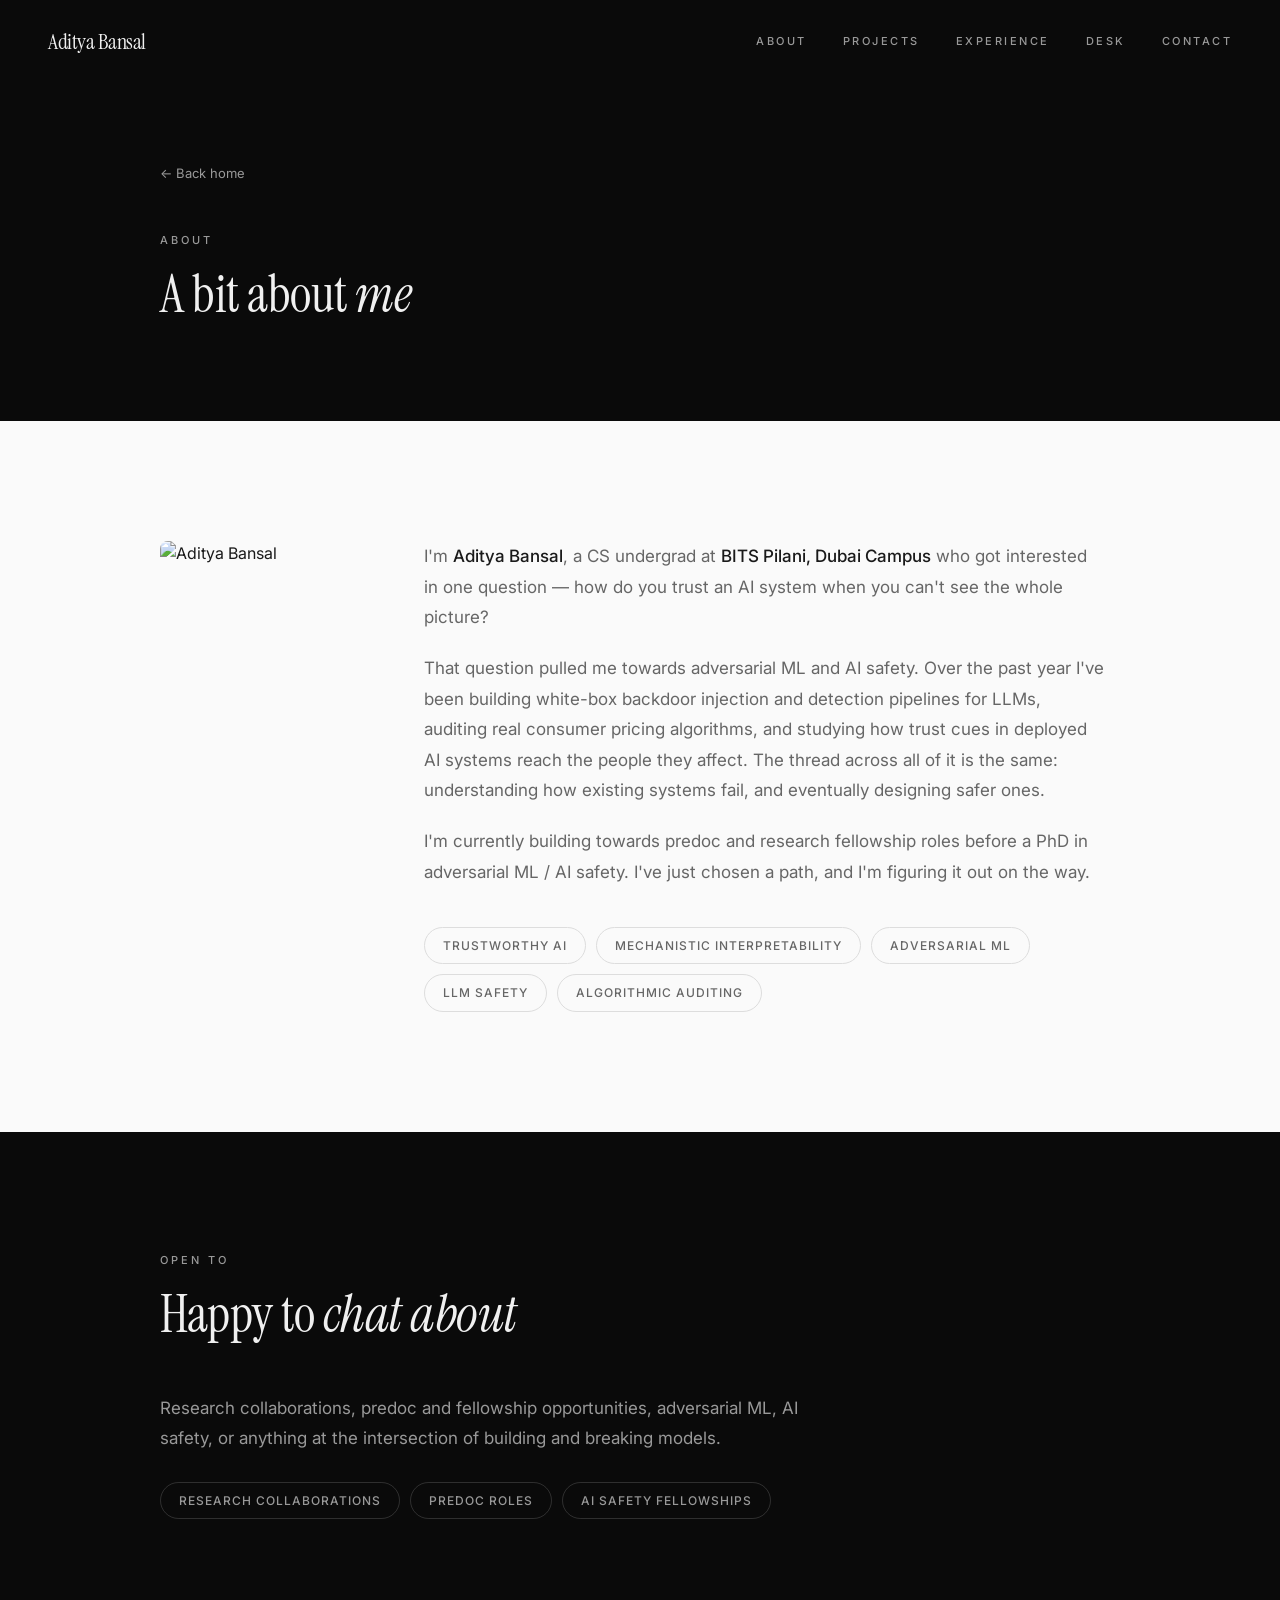
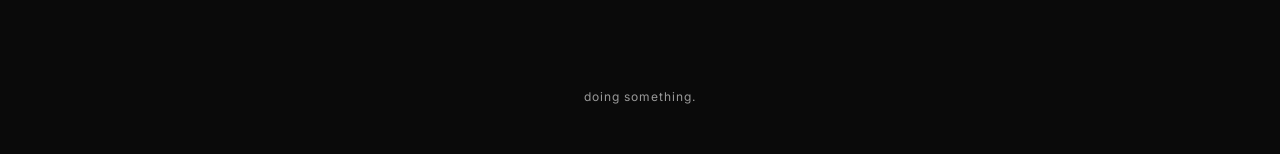
==== commit 4cadfae5: "Add academic email, show expected graduation, drop about tagline Co-Authored-By: Claude Opus 5.5 <no" ====
--- a/about.html
+++ b/about.html
@@ -29,7 +29,6 @@
             <a href="index.html" class="back-link">&larr; Back home</a>
             <div class="section-label">About</div>
             <h1 class="section-title">A bit about <em>me</em></h1>
-            <p class="page-intro">Researcher, builder, and an endlessly curious mind.</p>
         </div>
     </div>
 
--- a/style.css
+++ b/style.css
@@ -1190,10 +1190,50 @@
     font-weight: 300;
 }
 
+/* Hero note under the question */
+.hero-note {
+    font-family: var(--sans);
+    font-style: italic;
+    font-size: 14px;
+    letter-spacing: 0.2px;
+    color: #7a7a7a;
+    max-width: 480px;
+    margin: 0 auto;
+    line-height: 1.5;
+    text-wrap: balance;
+    animation: heroFadeIn 0.8s cubic-bezier(0.25, 0.46, 0.45, 0.94) 1.9s both;
+}
+
+.hero-star { font-style: normal; opacity: 0.7; padding: 0 4px; }
+
 /* Mobile menu button (hidden on desktop) */
 .nav-toggle { display: none; }
 
 .email-large { margin-top: 8px; font-size: 32px; }
+
+.email-entry { margin-top: 28px; }
+.email-entry:first-of-type { margin-top: 8px; }
+.email-kind {
+    font-size: 11px;
+    font-weight: 500;
+    letter-spacing: 2px;
+    text-transform: uppercase;
+    color: var(--text-dark-muted);
+}
+.email-entry .email-large { margin-top: 4px; }
+
+.email-alt {
+    margin-top: 12px;
+    font-size: 14px;
+    color: var(--text-dark-muted);
+}
+.email-alt a {
+    color: var(--text-dark-muted);
+    text-decoration: none;
+    border-bottom: 1px solid #ccc;
+    transition: color 0.3s, border-color 0.3s;
+}
+.email-alt a:hover { color: var(--text-dark); border-color: var(--text-dark); }
 
 /* ===== HOME: compact experience index ===== */
 .exp-links {
@@ -1337,8 +1377,7 @@
     nav.open { background: transparent; backdrop-filter: none; -webkit-backdrop-filter: none; }
     body.nav-open { overflow: hidden; }
 
-    .email-large { font-size: clamp(20px, 6.4vw, 32px); overflow-wrap: anywhere; }
-    .email-line { overflow-wrap: anywhere; }
+    .email-line, .email-large { font-size: clamp(16px, 5.2vw, 28px); white-space: nowrap; }
     .section-light, .section-dark { padding: 80px 24px; }
     .page-header { padding: 140px 24px 60px; }
 
